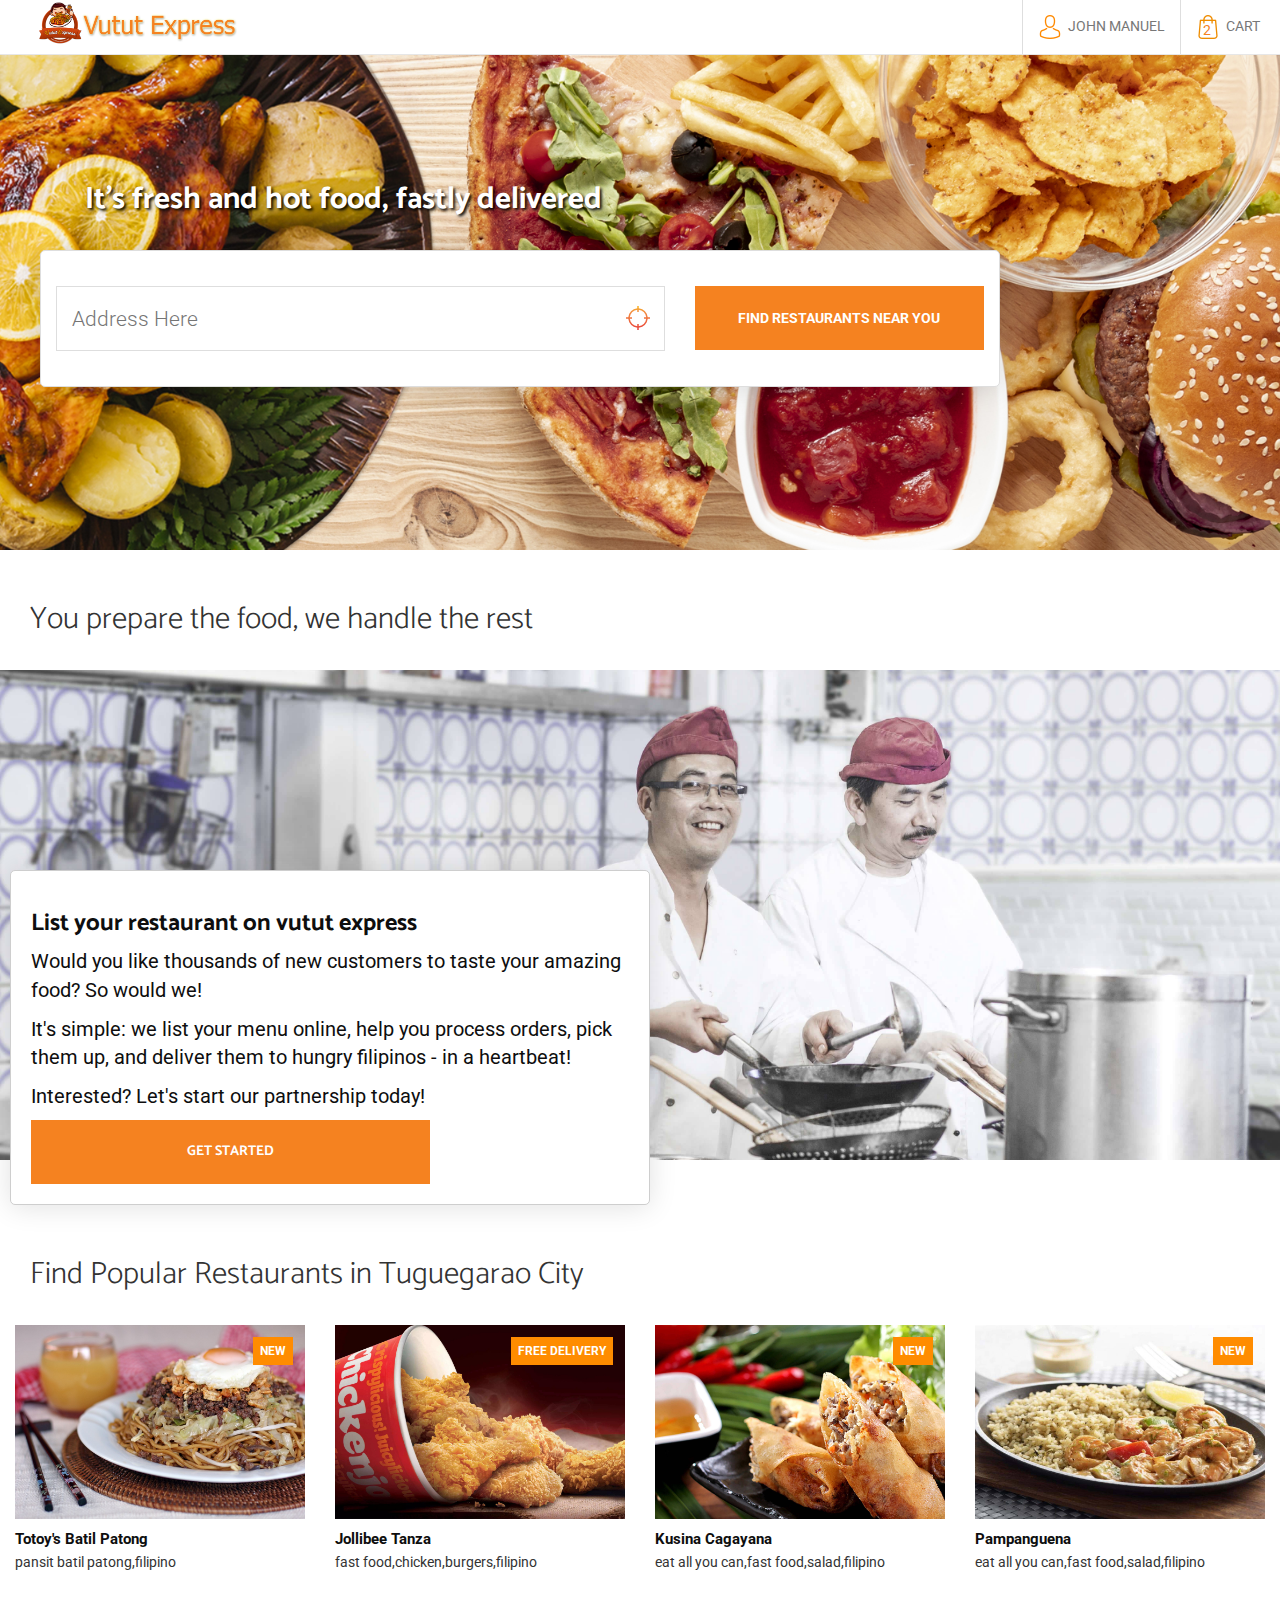
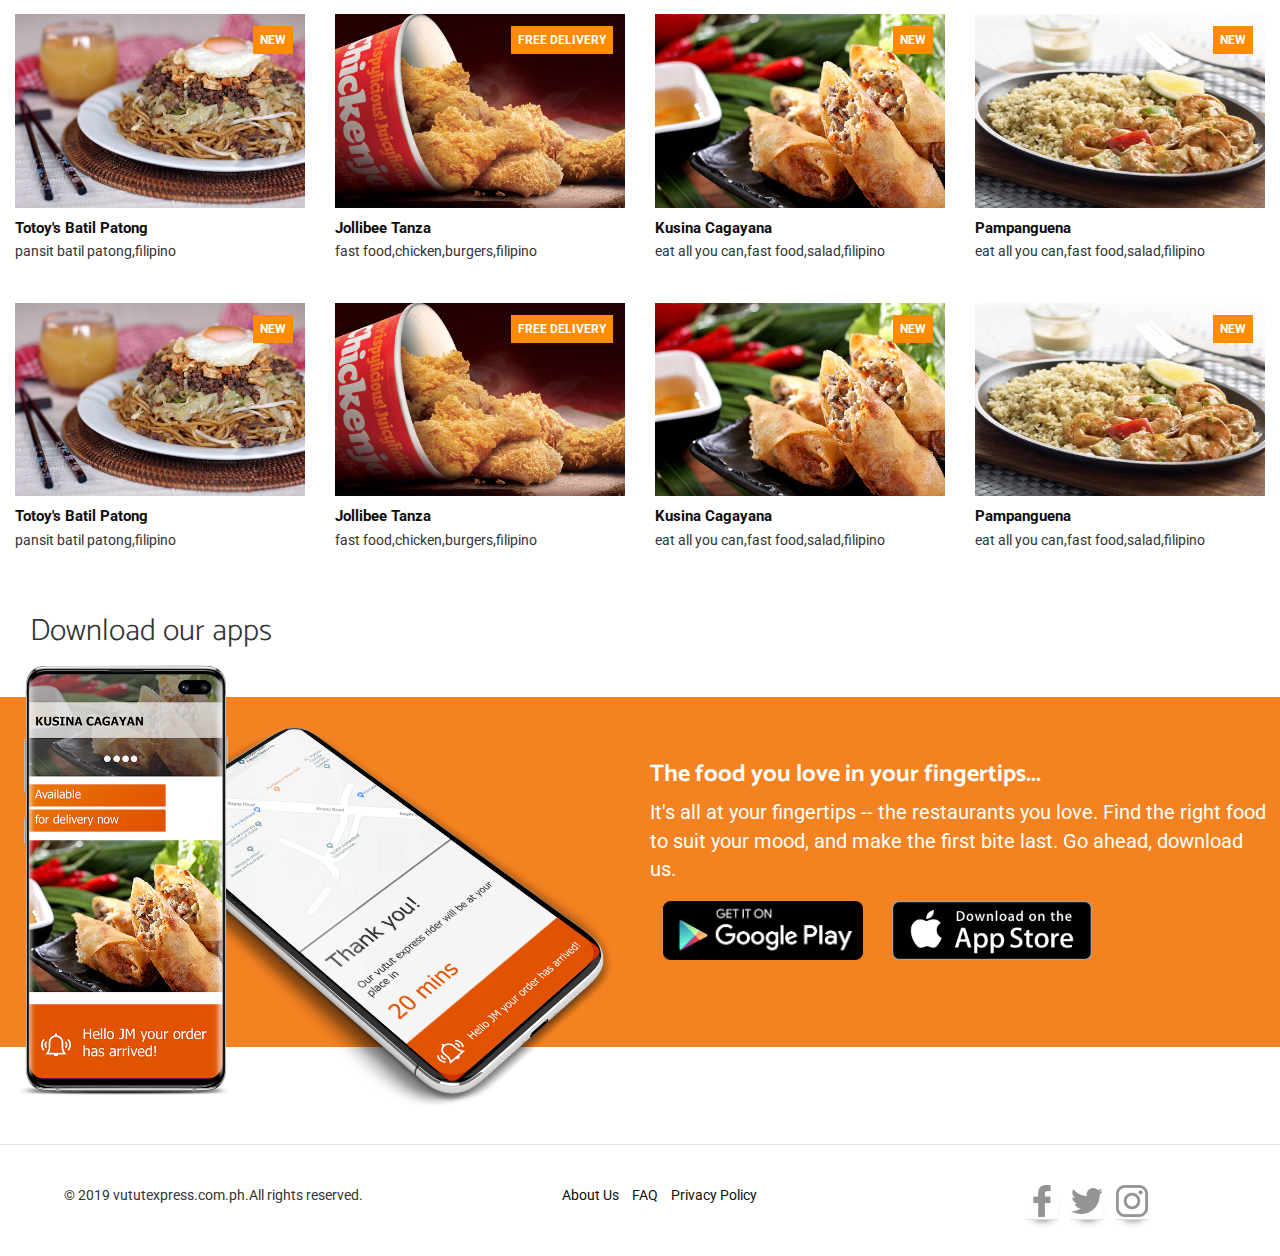
==== index-login.html @ b4548372 "Initial Commit" ====
<!DOCTYPE html>
<html lang="en">
<head>
    <title>Vutut Express Delivery</title>
    <meta charset="UTF-8">
    <meta name="viewport" content="width=device-width, initial-scale=1.0">    
    <link rel="stylesheet" href="assets/css/bootstrap.min.css"> 
    <link href="https://fonts.googleapis.com/css?family=Roboto&display=swap" rel="stylesheet"> 
    <link href="https://fonts.googleapis.com/css?family=Catamaran&display=swap" rel="stylesheet"> 
    <link rel="stylesheet" href="assets/css/main.css">
    <link rel="shortcut icon" href="assets/images/main_images/favicon.png" type="image/x-icon">
    <link rel="icon" href="assets/images/main_images/favicon.png" type="image/x-icon">
</head>
<body>
<!--start header-->
    <nav class="navbar navbar-default navbar-fixed-top">
        <div class="navbar-holder">
            <!-- Brand and toggle get grouped for better mobile display -->
            <div class="navbar-header page-scroll">
                <button type="button" class="navbar-toggle" data-toggle="collapse" data-target="#bs-example-navbar-collapse-1">
                    <span class="sr-only">Toggle navigation</span>
                    <span class="icon-bar"></span>
                    <span class="icon-bar"></span>
                    <span class="icon-bar"></span>
                </button>
                <a class="navbar-brand" href="index-login.html"><img class="logo-img" src="assets/images/main_images/logo-vutut.png"></a>
            </div>
            <!-- Collect the nav links, forms, and other content for toggling -->
            <div class="collapse navbar-collapse" id="bs-example-navbar-collapse-1">
                <ul class="nav navbar-nav navbar-right">
                    <li class="hidden">
                        <a href="#page-top"></a>
                    </li>
                    <li class="border-show">
                        <a class="dropdown-toggle" data-toggle="dropdown" href="#"><img src="assets/images/main_images/avatar.png"/>&nbsp;&nbsp;<span></span>JOHN MANUEL</a>
                        <ul class="dropdown-menu">
                            <li><a href="my-orders.html">My Orders</a></li>
                            <li><a href="my-profile.html">Profile</a></li>
                            <li><a href="my-vouchers.html">Vouchers</a></li>
                            <li><a href="index.html">Logout</a></li>
                        </ul>
                    </li>
                    <li class="border-show">
                        <span class="cart-current-item-number">2</span><a href="#myModal" data-toggle="modal"><img src="assets/images/main_images/shopping-bag.png"/>&nbsp;&nbsp;CART</a>
                    </li>
                </ul>
            </div>
            <!-- /.navbar-collapse -->
        </div>
        <!-- /.container-fluid -->
    </nav>  
    <!-- start curtain -->
    <header id="page-top" style="background-image: url(assets/images/main_images/header-image.jpg);background-size: cover;background-position: center;">
        <div class="container box-holder">
            <div class="col-md-12">
                <span class="title-concept fat-title">It's fresh and hot food, fastly delivered</span>
            </div> 
            <form class="form-horizontal location-form" role="form" action="restaurants-login.html">
                <div class="form-group">
                    <div class="col-md-12">
                        <div class="form-group row">
                            <div class="col-md-8">
                                <input type="text" class="textbox-search" id="inputKey" placeholder="Address Here">
                                <span id="user-navigation" class="locate-user-icon"></span>
                            </div>
                            <div class="col-md-4">
                                <button class="text-resto">Find Restaurants Near You</button>
                            </div>
                        </div>
                    </div>
                </div>
            </form>
        </div>
    </header>     
    <!-- /.end curtain -->
<!-- /.end header -->  
<!-- start partners section -->
<section class="container content-wrapper apps-section">
    <div class="col-md-12">
        <span class="nobottommargin-withtopmargin fat-title">You prepare the food, we handle the rest</span>
    </div>
    <div class="clearfix"></div>
    <div class="row orange-bg"  style="background-image: url(assets/images/main_images/partners.jpg);background-size: cover;background-position: center;">
        <div style="border: 1px solid #cecece;background-color:#fff;margin-top:200px;color:#0e0e0e;margin-left:10px;padding:20px;border-radius: 5px;box-shadow:0 2px 28px 0 rgba(0,0,0,0.12);-moz-box-shadow:0 2px 28px 0 rgba(0,0,0,0.12);" class="col-md-6 mobile-apps-text">
            <h3>List your restaurant on vutut express</h3>
            <p>Would you like thousands of new customers to taste your amazing food? So would we!</p>
            <p>It's simple: we list your menu online, help you process orders, pick them up, and deliver them to hungry filipinos - in a heartbeat!</p>
            <p>Interested? Let's start our partnership today!</p>
            <button class="col-md-8">GET STARTED</button>
        </div>        
    </div>
</section>
<!-- ./end partners section -->
<div class="clearfix"></div>
<!-- start content -->
    <section class="container content-wrapper">
        <div class="col-md-12">
            <span class="nobottommargin-withtopmargin fat-title">Find Popular Restaurants in Tuguegarao City</span>
        </div>
        <div class="row margin-bottom20 margin-top30">
            <div class="col-md-3 col-sm-6">
                <div class="product-grid">
                    <a href="restaurant-details.html">
                        <div class="product-image">
                            <img class="pic-1" src="assets/images/main_restaurants/pancit-batil-patong.jpg">
                            <img class="pic-2" src="assets/images/main_restaurants/pancit-batil-patong.jpg">
                            <span class="product-trend-label">NEW</span>
                        </div> 
                    </a>
                    <div class="product-content">
                        <h3 class="title"><a href="restaurant-details.html">Totoy's Batil Patong</a></h3>
                        <div class="price">pansit batil patong,filipino</div>
                    </div>
                </div>
            </div>
            <div class="col-md-3 col-sm-6">
                <div class="product-grid">
                    <a href="restaurant-details.html">
                        <div class="product-image">                        
                            <img class="pic-1" src="assets/images/main_restaurants/jollibee-chicken.jpg">
                            <img class="pic-2" src="assets/images/main_restaurants/jollibee-chicken.jpg">
                            <span class="product-trend-label">FREE DELIVERY</span>
                        </div>
                    </a>
                    <div class="product-content">
                        <h3 class="title"><a href="restaurant-details.html">Jollibee Tanza</a></h3>
                        <div class="price">fast food,chicken,burgers,filipino</div>
                    </div>
                </div>
            </div>
            <div class="col-md-3 col-sm-6">
                <div class="product-grid">
                    <a href="restaurant-details.html">
                        <div class="product-image">                        
                            <img class="pic-1" src="assets/images/main_restaurants/kusina-cagayana.jpg">
                            <img class="pic-2" src="assets/images/main_restaurants/kusina-cagayana.jpg">                        
                            <span class="product-trend-label">NEW</span>
                        </div>
                    </a>
                    <div class="product-content">
                        <h3 class="title"><a href="restaurant-details.html">Kusina Cagayana</a></h3>
                        <div class="price">eat all you can,fast food,salad,filipino</div>
                    </div>
                </div>
            </div> 
            <div class="col-md-3 col-sm-6">
                <div class="product-grid">
                    <a href="restaurant-details.html">
                        <div class="product-image">
                            <img class="pic-1" src="assets/images/main_restaurants/pampanguena.jpg">
                            <img class="pic-2" src="assets/images/main_restaurants/pampanguena.jpg">
                            <span class="product-trend-label">New</span>
                        </div>
                    </a>
                    <div class="product-content">
                        <h3 class="title"><a href="#">Pampanguena</a></h3>
                        <div class="price">eat all you can,fast food,salad,filipino</div>
                    </div>
                </div>
            </div>
        </div>

        <div class="row margin-bottom20 margin-top30">
            <div class="col-md-3 col-sm-6">
                <div class="product-grid">
                    <a href="restaurant-details.html">
                        <div class="product-image">                        
                            <img class="pic-1" src="assets/images/main_restaurants/pancit-batil-patong.jpg">
                            <img class="pic-2" src="assets/images/main_restaurants/pancit-batil-patong.jpg">                        
                            <span class="product-trend-label">NEW</span>
                        </div>
                    </a>
                    <div class="product-content">
                        <h3 class="title"><a href="restaurant-details.html">Totoy's Batil Patong</a></h3>
                        <div class="price">pansit batil patong,filipino</div>
                    </div>
                </div>
            </div>
            <div class="col-md-3 col-sm-6">
                <div class="product-grid">
                    <a href="restaurant-details.html">
                        <div class="product-image">                        
                            <img class="pic-1" src="assets/images/main_restaurants/jollibee-chicken.jpg">
                            <img class="pic-2" src="assets/images/main_restaurants/jollibee-chicken.jpg">
                            <span class="product-trend-label">FREE DELIVERY</span>
                        </div>
                    </a>
                    <div class="product-content">
                        <h3 class="title"><a href="#">Jollibee Tanza</a></h3>
                        <div class="price">fast food,chicken,burgers,filipino</div>
                    </div>
                </div>
            </div>
            <div class="col-md-3 col-sm-6">
                <div class="product-grid">
                    <a href="restaurant-details.html">    
                        <div class="product-image">                        
                            <img class="pic-1" src="assets/images/main_restaurants/kusina-cagayana.jpg">
                            <img class="pic-2" src="assets/images/main_restaurants/kusina-cagayana.jpg">                        
                            <span class="product-trend-label">NEW</span>
                        </div>
                    </a>
                    <div class="product-content">
                        <h3 class="title"><a href="restaurant-details.html">Kusina Cagayana</a></h3>
                        <div class="price">eat all you can,fast food,salad,filipino</div>
                    </div>
                </div>
            </div> 
            <div class="col-md-3 col-sm-6">
                <div class="product-grid">
                    <a href="restaurant-details.html">
                        <div class="product-image">
                            <img class="pic-1" src="assets/images/main_restaurants/pampanguena.jpg">
                            <img class="pic-2" src="assets/images/main_restaurants/pampanguena.jpg">
                            <span class="product-trend-label">New</span>
                        </div>
                    </a>
                    <div class="product-content">
                        <h3 class="title"><a href="restaurant-details.html">Pampanguena</a></h3>
                        <div class="price">eat all you can,fast food,salad,filipino</div>
                    </div>
                </div>
            </div>
        </div>

        <div class="row margin-bottom20 margin-top30">
            <div class="col-md-3 col-sm-6">
                <div class="product-grid">
                    <a href="restaurant-details.html">    
                        <div class="product-image">                        
                            <img class="pic-1" src="assets/images/main_restaurants/pancit-batil-patong.jpg">
                            <img class="pic-2" src="assets/images/main_restaurants/pancit-batil-patong.jpg">                        
                            <span class="product-trend-label">NEW</span>                        
                        </div>
                    </a>
                    <div class="product-content">
                        <h3 class="title"><a href="restaurant-details.html">Totoy's Batil Patong</a></h3>
                        <div class="price">pansit batil patong,filipino</div>
                    </div>
                </div>
            </div>
            <div class="col-md-3 col-sm-6">
                <div class="product-grid">
                    <a href="restaurant-details.html">
                        <div class="product-image">
                            <img class="pic-1" src="assets/images/main_restaurants/jollibee-chicken.jpg">
                            <img class="pic-2" src="assets/images/main_restaurants/jollibee-chicken.jpg">
                            <span class="product-trend-label">FREE DELIVERY</span>
                        </div>
                    </a>
                    <div class="product-content">
                        <h3 class="title"><a href="restaurant-details.html">Jollibee Tanza</a></h3>
                        <div class="price">fast food,chicken,burgers,filipino</div>
                    </div>
                </div>
            </div>
            <div class="col-md-3 col-sm-6">
                <div class="product-grid">
                    <a href="restaurant-details.html">
                        <div class="product-image">
                            <img class="pic-1" src="assets/images/main_restaurants/kusina-cagayana.jpg">
                            <img class="pic-2" src="assets/images/main_restaurants/kusina-cagayana.jpg">
                            <span class="product-trend-label">NEW</span>
                        </div>
                    </a>
                    <div class="product-content">
                        <h3 class="title"><a href="restaurant-details.html">Kusina Cagayana</a></h3>
                        <div class="price">eat all you can,fast food,salad,filipino</div>
                    </div>
                </div>
            </div> 
            <div class="col-md-3 col-sm-6">
                <div class="product-grid">
                    <a href="restaurant-details.html">
                        <div class="product-image">                        
                            <img class="pic-1" src="assets/images/main_restaurants/pampanguena.jpg">
                            <img class="pic-2" src="assets/images/main_restaurants/pampanguena.jpg">
                            <span class="product-trend-label">New</span>
                        </div>
                    </a>
                    <div class="product-content">
                        <h3 class="title"><a href="restaurant-details.html">Pampanguena</a></h3>
                        <div class="price">eat all you can,fast food,salad,filipino</div>
                    </div>
                </div>
            </div>
        </div>
        <!-- <div class="append-restos"></div>
        <div class="row margin-bottom20 margin-top30" style="text-align:center;">
            <div class="col-md-4 col-sm-12 center-block">
                <button id="addRestoButton" class="btn btn-warning">Browse More Restaurants</button>
            </div>
        </div> -->
    </section>
<!-- ./end content -->
<div class="clearfix"></div>
<!-- start mobile apps section -->
    <section class="container content-wrapper apps-section">
        <div class="col-md-12">
            <span class="fat-title">Download our apps</span>
        </div>
        <div class="clearfix"></div>
        <div class="row orange-bg-lower-height orange-bg">
            <div class="col-md-6 mobile-apps">
                <img class="img-mobile-apps" src="assets/images/main_images/mobile-apps.png">
            </div>
            <div class="col-md-6 mobile-apps-text">
                <h3>The food you love in your fingertips...</h3>
                <p>It's all at your fingertips -- the restaurants you love. Find the right food to suit your mood, and make the first bite last. Go ahead, download us.</p>
                <a class="btn btn-phone" href="#"><img src="assets/images/main_images/google-play-badge.png"/></a>
                <a class="btn btn-phone" href="#"><img src="assets/images/main_images/download-on-the-app-store.png"/></a>
            </div>
        </div>
    </section>
<!-- ./end mobile apps section -->
<div class="clearfix"></div>
<!-- start footer -->
    <hr>
    <footer class="container content-wrapper">
        <div class="upper-part row">
            <div class="col-md-4 copyright-text">
                &copy; 2019 vututexpress.com.ph.All rights reserved.
            </div>
            <div class="special-links col-md-4">
                <ul>
                    <li><a href="about-us.html">About Us</a></li>
                    <li><a href="frequently-ask.html">FAQ</a></li>
                    <li><a href="privacy-policy.html">Privacy Policy</a></li>                    
                </ul>
            </div>
            <div class="social-media-icons col-md-4">
                <ul>
                    <li><span class="facebook-icon footer-icon"></span></li>
                    <li><span class="twitter-icon footer-icon"></span></li>
                    <li><span class="instagram-icon footer-icon"></span></li>
                </ul>
            </div>
        </div>
        <div class="clearfix"></div>
        <div class="upper-part row">
            <div class="col-md-8">
                
            </div>
            <div class="col-md-4">
            </div>
        </div>
    </footer>
<!-- ./end footer -->
<!-- start of modal -->
<div id="myModal" class="modal fade">
    <div class="modal-dialog modal-login">
        <div class="modal-content">
            <form action="index-login.html" method="post">
                <div class="modal-header">				
                    <h4 class="modal-title">Login</h4>
                    <button type="button" class="close" data-dismiss="modal" aria-hidden="true">&times;</button>
                </div>
                <div class="modal-body">				
                    <div class="form-group">
                        <label>Email</label>
                        <input type="email" class="form-control" required="required">
                    </div>
                    <div class="form-group">
                        <div class="clearfix">
                            <label>Password</label>
                            <a href="#myModalForgot" data-toggle="modal" class="pull-right text-muted"><small>Forgot?</small></a>
                        </div>
                        
                        <input type="password" class="form-control" required="required">
                    </div>
                </div>
                <div class="modal-footer">
                    <a href="#myModalRegister" data-toggle="modal" class="login-signup-text pull-left"> Don't have an account? Sign Up</a>
                    <input type="submit" class="btn btn-warning pull-right" value="Login">
                </div>
            </form>
        </div>
    </div>
</div> 
<!-- ./end of modal -->
<!-- start of modal -->
<div id="myModalForgot" class="modal fade">
    <div class="modal-dialog modal-login">
        <div class="modal-content">
            <form action="" method="post">
                <div class="modal-header">				
                    <h4 class="modal-title">Forgot Password</h4>
                    <button type="button" class="close" data-dismiss="modal" aria-hidden="true">&times;</button>
                </div>
                <div class="modal-body">				
                    <div class="form-group">
                        <label>Email</label>
                        <input type="email" class="form-control" required="required">
                    </div>
                </div>
                <div class="modal-footer">
                    <input type="submit" class="btn btn-warning pull-right" value="Send Password Reset Link">
                </div>
            </form>
        </div>
    </div>
</div> 
<!-- ./end of modal -->
<!-- start of modal -->
<div id="myModalRegister" class="modal fade">
    <div class="modal-dialog modal-login">
        <div class="modal-content">
            <form action="" method="post">
                <div class="modal-header">				
                    <h4 class="modal-title">Register</h4>
                    <button type="button" class="close" data-dismiss="modal" aria-hidden="true">&times;</button>
                </div>
                <div class="modal-body">				
                    <div class="form-group">
                        <label>First Name</label>
                        <input type="text" class="form-control" required="required">
                    </div>
                    <div class="form-group">
                        <label>Last Name</label>
                        <input type="text" class="form-control" required="required">
                    </div>
                    <div class="form-group">
                        <label>Email Name</label>
                        <input type="email" class="form-control" required="required">
                    </div>
                    <div class="form-group">
                        <label>Mobile Number</label>
                        <input type="text" class="form-control" required="required">
                    </div>
                    <div class="form-group">
                        <label>Password</label>
                        <input type="password" class="form-control" required="required">
                    </div>
                </div>
                <div class="modal-footer">
                    <a href="#myModalRegister" data-toggle="modal" class="login-signup-text pull-left"> Login now?</a>
                    <input type="submit" class="btn btn-warning pull-right" value="Login">
                </div>
            </form>
        </div>
    </div>
</div> 
<!-- ./end of modal -->
</body>
<script src="assets/js/jquery-1.11.1.min.js"></script>
<script src="assets/js/bootstrap.min.js"></script>
<!-- start of custom js script -->
<script>
    $(document).ready(function(){
        $("#addRestoButton").click(function(){
            $(".append-restos").append("<div class='row margin-bottom20 margin-top30'><div class='col-md-3 col-sm-6'><div class='product-grid'><div class='product-image'><a href='#'><img class='pic-1' src='assets/images/main_restaurants/pancit-batil-patong.jpg'><img class='pic-2' src='assets/images/main_restaurants/pancit-batil-patong.jpg'></a><span class='product-trend-label'>NEW</span></div><div class='product-content'><h3 class='title'><a href='#'>Totoy's Batil Patong</a></h3><div class='price'>pansit batil patong,filipino</div></div></div></div><div class='col-md-3 col-sm-6'><div class='product-grid'><div class='product-image'><a href='#'><img class='pic-1' src='assets/images/main_restaurants/pancit-batil-patong.jpg'><img class='pic-2' src='assets/images/main_restaurants/pancit-batil-patong.jpg'></a><span class='product-trend-label'>NEW</span></div><div class='product-content'><h3 class='title'><a href='#'>Totoy's Batil Patong</a></h3><div class='price'>pansit batil patong,filipino</div></div></div></div><div class='col-md-3 col-sm-6'><div class='product-grid'><div class='product-image'><a href='#'><img class='pic-1' src='assets/images/main_restaurants/pancit-batil-patong.jpg'><img class='pic-2' src='assets/images/main_restaurants/pancit-batil-patong.jpg'></a><span class='product-trend-label'>NEW</span></div><div class='product-content'><h3 class='title'><a href='#'>Totoy's Batil Patong</a></h3><div class='price'>pansit batil patong,filipino</div></div></div></div><div class='col-md-3 col-sm-6'><div class='product-grid'><div class='product-image'><a href='#'><img class='pic-1' src='assets/images/main_restaurants/pancit-batil-patong.jpg'><img class='pic-2' src='assets/images/main_restaurants/pancit-batil-patong.jpg'></a><span class='product-trend-label'>NEW</span></div><div class='product-content'><h3 class='title'><a href='#'>Totoy's Batil Patong</a></h3><div class='price'>pansit batil patong,filipino</div></div></div></div></div><div class='row margin-bottom20 margin-top30'><div class='col-md-3 col-sm-6'><div class='product-grid'><div class='product-image'><a href='#'><img class='pic-1' src='assets/images/main_restaurants/pancit-batil-patong.jpg'><img class='pic-2' src='assets/images/main_restaurants/pancit-batil-patong.jpg'></a><span class='product-trend-label'>NEW</span></div><div class='product-content'><h3 class='title'><a href='#'>Totoy's Batil Patong</a></h3><div class='price'>pansit batil patong,filipino</div></div></div></div><div class='col-md-3 col-sm-6'><div class='product-grid'><div class='product-image'><a href='#'><img class='pic-1' src='assets/images/main_restaurants/pancit-batil-patong.jpg'><img class='pic-2' src='assets/images/main_restaurants/pancit-batil-patong.jpg'></a><span class='product-trend-label'>NEW</span></div><div class='product-content'><h3 class='title'><a href='#'>Totoy's Batil Patong</a></h3><div class='price'>pansit batil patong,filipino</div></div></div></div><div class='col-md-3 col-sm-6'><div class='product-grid'><div class='product-image'><a href='#'><img class='pic-1' src='assets/images/main_restaurants/pancit-batil-patong.jpg'><img class='pic-2' src='assets/images/main_restaurants/pancit-batil-patong.jpg'></a><span class='product-trend-label'>NEW</span></div><div class='product-content'><h3 class='title'><a href='#'>Totoy's Batil Patong</a></h3><div class='price'>pansit batil patong,filipino</div></div></div></div><div class='col-md-3 col-sm-6'><div class='product-grid'><div class='product-image'><a href='#'><img class='pic-1' src='assets/images/main_restaurants/pancit-batil-patong.jpg'><img class='pic-2' src='assets/images/main_restaurants/pancit-batil-patong.jpg'></a><span class='product-trend-label'>NEW</span></div><div class='product-content'><h3 class='title'><a href='#'>Totoy's Batil Patong</a></h3><div class='price'>pansit batil patong,filipino</div></div></div></div></div>");
        });
        $("#user-navigation").click(function(){
            $(this).removeClass("locate-user-icon");
            $(this).addClass("ajax-loader");
            setTimeout(function(){
                var items = ['Carig Sur','Carig Norte','Anaffunan','Cataggamman Pardo','Cataggamman Nuevo','Cataggaman Viejo','Bagay','Pallua','Buntun','Ugac Sur','Ugac Norte','Tanza','Balzain'];
                var item = items[Math.floor(Math.random()*items.length)];
                $("#inputKey").val(item+" ,Tuguegarao City, Cagayan").fadeIn(5000);
                $("#user-navigation").removeClass("ajax-loader");
                $("#user-navigation").addClass("locate-user-icon");                
            },3000);
        });
        $(".facebook-icon").click(function(){
            document.location.href = "facebook.html";
        });        
        $(".twitter-icon").click(function(){
            document.location.href = "twitter.html";
        });        
        $(".instagram-icon").click(function(){
            document.location.href = "instagram.html";
        });        
    });
</script>
<!-- ./end custom js script -->
</html>
---- assets/css/main.css ----
*{
    font-family: 'Roboto',sans-serif;
}
.navbar{
    z-index:999999;
}
.navbar-default{
    background-color:#fff;
    /**-webkit-box-shadow: 0px 0px 3px 0px rgba(0,0,0,0.75);
    -moz-box-shadow: 0px 0px 3px 0px rgba(0,0,0,0.75);
    box-shadow: 0px 0px 3px 0px rgba(0,0,0,0.75);    **/
}
.text-resto,.textbox-search{
    outline:none;
}
.nobottommargin-withtopmargin{
    margin-top:20px;
    margin-bottom:0!important;
}
.close:hover{
    background:none;
}
.navbar-holder{
    padding-left:20px;
    padding-right:20px;
}
header {
    text-align: center;
    color: #fff;
    background: #F58220;
    /**position: fixed;**/
    width:100%;
    z-index: 1;
    height: 550px;
    overflow: hidden;
    top: 0;
    left: 0;
}
header.resto-details{
    text-align: center;
    color: #fff;
    background: #F58220;
    /**position: fixed;**/
    width:100%;
    z-index: 1;
    height: 320px;
    overflow: hidden;
    top: 0;
    left: 0;    
}
.resto-details .title-concept{
    /* background-color:#dedede; */
    padding:5px 20px;
}
.resto-details .opening-info{
    background-color:#FF8C00;
    padding:5px 20px;
    margin-top:135px;
    width:10%;
    margin-left:250px;
    font-weight: bold;
    border-radius:3px;
}
.content-wrapper{
    background-color: white;
    top: 100%;
    min-height: 12%;
    /**position:absolute;**/
    z-index: 2;
    width: 100%;
}
.login-signup-text{
    font-size:12px;
    margin-top:13px;
}    
.box-holder{
    /**border-radius: 13px;
    box-shadow: 0 14px 28px rgba(0,0,0,0.25), 0 10px 10px rgba(0,0,0,0.22);**/
}
.margin-top250{
    margin-top:250px;
    background-color: transparent;
}
.title-concept{
    margin-top:150px;
}
.subtitle{
    margin-top:250px;
    line-height:1.2em;
    font-size:1.5em;
    display:block;
    text-align:justify;
}
.title-concept,.subtitle{
    position: absolute;
    color:#fff!important;
    font-weight: bolder!important;
    text-shadow: 0.075em 0.08em 0.1em rgba(0, 0, 0, 1);
}
.restaurant-name{
    margin-top:105px;
    position:absolute;
    color:#fff!important;
    font-weight: bolder!important;
    box-shadow: 0 2px 28px 0 rgba(0,0,0,0.12);
    text-shadow: 0.075em 0.08em 0.1em rgba(0, 0, 0, 1);
}
.location-form{
    background: #fff;
    padding: 35px 15px 5px 15px;
    box-shadow: 0 2px 28px 0 rgba(0,0,0,0.12);
    margin-top:250px;
    /**add**/
    position:absolute;
    border:1px solid #dedede;
    width:75%;
    border-radius:5px;
    margin-left:-30px;
}
.textbox-search{
    z-index:1;
    border:1px solid #dedede;
    color:#333;
    height:65px;
    display: block;
    padding: 12px 15px;
    width:100%;
    -webkit-appearance: none;
    line-height: 1em;
    font-size:1.5em;
    transition:all 150ms;
    font-weight: 300;
}
.search-resto-form{
    margin-top:25px;
}
.textbox-search-resto{
    z-index:1;
    border:1px solid #dedede;
    color:#333;
    display: block;
    padding: 12px 15px;
    width:100%;
    -webkit-appearance: none;
    line-height: 1em;
    font-size:1.1em;
    transition:all 150ms;
    font-weight: 300;
    outline: 0;
}
.search-resto-button{
    background: url('../images/main_images/search.png');
    height: 24px;
    width: 24px;    
    padding:0 31px;
    transition:all 200ms cubic-bezier(0.25, 0.46, 0.45, 0.94);
    position: absolute;
    margin-top:0;
    margin-left:-60px;
    height: 45px;
    width:10px;
    background-repeat: no-repeat;
    background-position:center;
    border:1px solid #dedede;
    background-color:#fefefe;
    outline:0;
}
.search-resto-button:hover{
    background-color: #CCD3DD;
}
button{
    padding:0 31px;
    line-height: 62px;
    height: 64px;
    width:100%;
    background-color: #f58220;
    border-color: #f58220;
    color: #fff;
    text-align:center;
    text-transform: uppercase;
    font-size:1.4rem;
    font-weight: 700;
    text-align: center;
    /* border-radius: unset; */
    vertical-align: middle;
    white-space: nowrap;
    word-wrap: normal;
    transition: all 200ms cubic-bezier(0.25, 0.46, 0.45, 0.94);
    position: relative;
    border:0;
}
button:hover{
    background-color:#ed7513;
}
.form-group{
    /**margin-bottom:0;**/
}
.product-grid{
    font-family: 'Roboto', sans-serif;
    position: relative;
}
.product-grid:hover{
    cursor: pointer;
}
.product-grid .product-image{
    overflow: hidden;
    position: relative;
}
.product-grid .product-image:before{
    content: "";
    background: rgba(0,0,0,0.3);
    width: 100%;
    height: 100%;
    opacity: 0;
    position: absolute;
    top: 0;
    left: 0;
    z-index: 1;
    transition: all 0.4s ease-out 0s;
}
.product-grid:hover .product-image:before{ 
    opacity: 1; 
}
.product-grid .product-image a{ 
    display: block; 
}
.product-grid .product-image img{
    width: 100%;
    height: auto;
}
.product-image .pic-1{
    opacity: 1;
    backface-visibility: hidden;
    transition: all 0.4s ease-out 0s;
}
.product-grid:hover .product-image .pic-1{ 
    opacity: 0; 
}
.product-image .pic-2{
    width: 100%;
    height: 100%;
    opacity: 0;
    backface-visibility: hidden;
    transform: scale(3);
    position: absolute;
    top: 0;
    left: 0;
    transition: all 0.4s ease-out 0s;
}
.product-grid:hover .product-image .pic-2 {
    opacity: 1;
    transform: scale(1);
}
.product-image .product-trend-label,
.product-image .product-discount-label{
    content: "";
    color: #fff;
    background-color: #FF8C00;
    font-size: 12px;
    line-height: 28px;
    font-weight: 700;
    text-align: center;
    text-transform: uppercase;
    padding: 0 7px;
    position: absolute;
    top: 12px;
    right: 12px;
    z-index: 3;
}
.product-image .product-discount-label{
    background-color: var(--main-color);
    left: auto;
    right: 12px;
}
.product-grid .social {
    padding: 0;
    margin: 0;
    list-style: none;
    transform: translateY(-50%);
    position: absolute;
    top: 50%;
    left: 10px;
    z-index: 4;
}
.product-grid .social li {
    margin: 0 0 12px;
    opacity: 0;
    transform: translateX(-60px);
    transition: transform .3s ease-out 0s;
}
.product-grid:hover .social li {
    opacity: 1;
    transform: translateX(0);
}
.product-grid:hover .social li:nth-child(2){ 
    transition-delay: 0.1s; 
}
.product-grid:hover .social li:nth-child(3){ 
    transition-delay: 0.2s; 
}
.product-grid:hover .social li:nth-child(4){ 
    transition-delay: 0.3s; 
}
.product-grid .social li a {
    color: #fff;
    font-size: 22px;
    transition: all 0.3s;
}
.product-grid .social li a:hover { 
    color: var(--main-color);
}
.product-grid .social li a:before,
.product-grid .social li a:after{
    content: attr(data-tip);
    color: #000;
    background: #fff;
    font-size: 14px;
    padding: 5px 10px;
    white-space: nowrap;
    display: none;
    transform: translateY(-50%);
    position: absolute;
    left: 33px;
    top: 50%;
    transition: all 0.3s;
}
.product-grid .social li a:after{
    content: '';
    background: linear-gradient(-45deg, #fff 49%, transparent 50%);
    width: 10px;
    height: 10px;
    top: 40%;
    left: 20px;
}
.product-grid .social li a:hover:before,
.product-grid .social li a:hover:after{
    display: block;
}
.product-grid .product-content{ padding: 12px 0; }
.product-grid .title{
    font-size: 15px;
    font-weight: bold;
    text-transform: capitalize;
    margin: 0 0 5px;
}
.product-grid .title a{ color: #0e0e0e; }
.product-grid .title a:hover{ color: var(--main-color); }
.product-grid .price{
    color: #333;
    font-size: 14px;
    font-weight: 400;
}
.product-grid .price span{
    color: #333;
    text-decoration: line-through;
    margin-right: 3px;
}
.product-grid .price.discount{ color: var(--main-color); }
/* start of modal */
.modal{
    z-index:9999999;
}
.modal-login {
    width: 320px;
}
.modal-login .modal-content {
    border: none;
}
.modal-login .modal-header {
    position: relative;
    justify-content: center;
    background: #f2f2f2;
}
.modal-header{
    border-top-left-radius: 5px;
    border-top-right-radius: 5px;
}
.modal-footer{
    border-bottom-left-radius: 5px;
    border-bottom-right-radius: 5px;
}
.modal-login .modal-body {
    padding: 30px;
}
.modal-login .modal-footer {
    background: #f2f2f2;
}
.modal-login h4 {
    text-align: center;
    font-size: 26px;
}
.modal-login label {
    font-weight: normal;
    font-size: 13px;
}
.modal-login .form-control, .modal-login .btn {
    min-height: 38px;
    border-radius: 2px; 
}
.modal-login .hint-text {
    text-align: center;
}
.modal-login .close {
    position: absolute;
    top: -10px;
    right: -140px;
}
.modal-login .checkbox-inline {
    margin-top: 12px;
}
.modal-login input[type="checkbox"]{
    margin-top: 2px;
}
.modal-login .btn {
    min-width: 100px;
    border: none;
    line-height: normal;
}
.modal-login .hint-text a {
    color: #999;
}
/* ./end of modal */
/* loading in restaurant list */
.cssload-thecube {
    width: 73px;
    height: 73px;
    margin: 0 auto;
    margin-top: 49px;
    position: relative;
    transform: rotateZ(45deg);
        -o-transform: rotateZ(45deg);
        -ms-transform: rotateZ(45deg);
        -webkit-transform: rotateZ(45deg);
        -moz-transform: rotateZ(45deg);
}
.cssload-thecube .cssload-cube {
    position: relative;
    transform: rotateZ(45deg);
        -o-transform: rotateZ(45deg);
        -ms-transform: rotateZ(45deg);
        -webkit-transform: rotateZ(45deg);
        -moz-transform: rotateZ(45deg);
}
.cssload-thecube .cssload-cube {
    float: left;
    width: 50%;
    height: 50%;
    position: relative;
    transform: scale(1.1);
        -o-transform: scale(1.1);
        -ms-transform: scale(1.1);
        -webkit-transform: scale(1.1);
        -moz-transform: scale(1.1);
}
.cssload-thecube .cssload-cube:before {
    content: "";
    position: absolute;
    top: 0;
    left: 0;
    width: 100%;
    height: 100%;
    background-color:#F58220;
    animation: cssload-fold-thecube 2.76s infinite linear both;
        -o-animation: cssload-fold-thecube 2.76s infinite linear both;
        -ms-animation: cssload-fold-thecube 2.76s infinite linear both;
        -webkit-animation: cssload-fold-thecube 2.76s infinite linear both;
        -moz-animation: cssload-fold-thecube 2.76s infinite linear both;
    transform-origin: 100% 100%;
        -o-transform-origin: 100% 100%;
        -ms-transform-origin: 100% 100%;
        -webkit-transform-origin: 100% 100%;
        -moz-transform-origin: 100% 100%;
}
.cssload-thecube .cssload-c2 {
    transform: scale(1.1) rotateZ(90deg);
        -o-transform: scale(1.1) rotateZ(90deg);
        -ms-transform: scale(1.1) rotateZ(90deg);
        -webkit-transform: scale(1.1) rotateZ(90deg);
        -moz-transform: scale(1.1) rotateZ(90deg);
}
.cssload-thecube .cssload-c3 {
    transform: scale(1.1) rotateZ(180deg);
        -o-transform: scale(1.1) rotateZ(180deg);
        -ms-transform: scale(1.1) rotateZ(180deg);
        -webkit-transform: scale(1.1) rotateZ(180deg);
        -moz-transform: scale(1.1) rotateZ(180deg);
}
.cssload-thecube .cssload-c4 {
    transform: scale(1.1) rotateZ(270deg);
        -o-transform: scale(1.1) rotateZ(270deg);
        -ms-transform: scale(1.1) rotateZ(270deg);
        -webkit-transform: scale(1.1) rotateZ(270deg);
        -moz-transform: scale(1.1) rotateZ(270deg);
}
.cssload-thecube .cssload-c2:before {
    animation-delay: 0.35s;
        -o-animation-delay: 0.35s;
        -ms-animation-delay: 0.35s;
        -webkit-animation-delay: 0.35s;
        -moz-animation-delay: 0.35s;
}
.cssload-thecube .cssload-c3:before {
    animation-delay: 0.69s;
        -o-animation-delay: 0.69s;
        -ms-animation-delay: 0.69s;
        -webkit-animation-delay: 0.69s;
        -moz-animation-delay: 0.69s;
}
.cssload-thecube .cssload-c4:before {
    animation-delay: 1.04s;
        -o-animation-delay: 1.04s;
        -ms-animation-delay: 1.04s;
        -webkit-animation-delay: 1.04s;
        -moz-animation-delay: 1.04s;
}
@keyframes cssload-fold-thecube {
    0%, 10% {
        transform: perspective(136px) rotateX(-180deg);
        opacity: 0;
    }
    25%,
                75% {
        transform: perspective(136px) rotateX(0deg);
        opacity: 1;
    }
    90%,
                100% {
        transform: perspective(136px) rotateY(180deg);
        opacity: 0;
    }
}
@-o-keyframes cssload-fold-thecube {
    0%, 10% {
        -o-transform: perspective(136px) rotateX(-180deg);
        opacity: 0;
    }
    25%,
                75% {
        -o-transform: perspective(136px) rotateX(0deg);
        opacity: 1;
    }
    90%,
                100% {
        -o-transform: perspective(136px) rotateY(180deg);
        opacity: 0;
    }
}
@-ms-keyframes cssload-fold-thecube {
    0%, 10% {
        -ms-transform: perspective(136px) rotateX(-180deg);
        opacity: 0;
    }
    25%,
                75% {
        -ms-transform: perspective(136px) rotateX(0deg);
        opacity: 1;
    }
    90%,
                100% {
        -ms-transform: perspective(136px) rotateY(180deg);
        opacity: 0;
    }
}
@-webkit-keyframes cssload-fold-thecube {
    0%, 10% {
        -webkit-transform: perspective(136px) rotateX(-180deg);
        opacity: 0;
    }
    25%,
                75% {
        -webkit-transform: perspective(136px) rotateX(0deg);
        opacity: 1;
    }
    90%,
                100% {
        -webkit-transform: perspective(136px) rotateY(180deg);
        opacity: 0;
    }
}
@-moz-keyframes cssload-fold-thecube {
    0%, 10% {
        -moz-transform: perspective(136px) rotateX(-180deg);
        opacity: 0;
    }
    25%,
                75% {
        -moz-transform: perspective(136px) rotateX(0deg);
        opacity: 1;
    }
    90%,
                100% {
        -moz-transform: perspective(136px) rotateY(180deg);
        opacity: 0;
    }
}
/* ./end of loading in restaurant list */
.loader-show{
    display:block;
}
.loader-hide{
    display:none;
}
.margin-bottom20{
    margin-bottom:20px;
}
.margin-top30{
    margin-top:30px;
}
.margin-top50{
    margin-top:50px;
}
.margin-top70{
    margin-top:70px;
}
.title-margin,.fat-title{
    font-weight: 300;
    line-height: 3.25em;
    display:block;
    font-size:2.2em;
    margin-bottom:15px;
    font-family:"Catamaran",Arial,sans-serif;
}
.fat-title{
    color:#333;
}
.locate-user-icon{
    background: url('../../assets/images/main_images/target-2.png');
    height:24px;
    width:24px;
    display:block;
    position: absolute;
    margin-top: -45px;
    right: 30px;
    cursor: pointer;
}
.ajax-loader{
    background: url('../../assets/images/main_images/ajax-loader.gif');
    height:24px;
    width:24px;
    background-repeat: no-repeat;
    display:block;
    position: absolute;
    margin-top: -45px;
    right: 30px;
    cursor: pointer;    
}
#addRestoButton:focus,.close:focus{
    outline:0;
}
.facebook-icon{
    background: url('../images/main_images/social-media/facebook-logo.png');
    height: 32px;
    width: 32px;
}
.twitter-icon{
    background: url('../images/main_images/social-media/twitter-logo.png');
    height: 32px;
    width: 32px;    
}
.instagram-icon{
    background: url('../images/main_images/social-media/instagram-logo.png');
    height: 32px;
    width: 32px;    
}
.copyright-text{
    text-align: center;
}
.footer-icon{
    display:inline-block;
    cursor: pointer;
    border-bottom:1px solid #dedede;
    padding-bottom:34px;
    background-repeat: no-repeat;
    -webkit-box-shadow: 1px 7px 8px -8px rgba(0,0,0,0.75);
    -moz-box-shadow: 1px 7px 8px -8px rgba(0,0,0,0.75);
    box-shadow: 1px 7px 8px -8px rgba(0,0,0,0.75);    
}
.footer-icon:hover{
    border-bottom:1px solid #d68400;
    -webkit-box-shadow: 1px 7px 8px -8px rgba(237,150,0,1);
    -moz-box-shadow: 1px 7px 8px -8px rgba(237,150,0,1);
    box-shadow: 1px 7px 8px -8px rgba(237,150,0,1);    
}
.logo-img{
    margin-top:-15px;
    width:50%;
    margin-left:0;
}
.border-show{
    border-left: 1px solid #dedede;
}
.orange-bg{
    background-color: #f58220;
    height: 490px;
}
.orange-bg-lower-height{
    background-color: #f58220;
    height: 350px;
}
.img-mobile-apps{
    width:600px;
    margin-top:-60px;
}
.mobile-apps-text,.special-text{
    /* padding:10px 80px 10px 100px; */
    padding:45px 10px;
    font-family:"Catamaran",Arial,sans-serif;
}
.mobile-apps-text{
    padding:45px 10px;
    color:#ffffff;
}
.special-text{
    padding:15px 30px;
    color:#333;
}
.mobile-apps-text h3{
    font-weight: bolder;
}
.mobile-apps-text p{
    font-size:20px;
}
.btn-phone img{
    width: 200px;
}
hr{
    border-top:1px solid rgba(0, 40, 100, 0.12);
}
.upper-part{
    text-align:center;
    font-family: 'Roboto',sans-serif;
    padding-top:20px;
}
.social-media-icons ul,.special-links ul{
list-style-type: none;
}
.special-links a{
text-decoration:none; 
color:#0e0e0e;
}
.special-links a:hover{
    color:#F58220;
}
.social-media-icons ul li,.special-links ul li{
    display: inline;
    position: relative;
    padding:5px;
}
.about-us ul li{
    padding:5px;
}
.center-block{
    float: none;
}
.text-resto{
    color:#ffffff;
}
.text-resto:hover{
    text-decoration: none;
    color: #ffffff;
}
.upper-part-title{
    font-weight: 300;
    line-height: 3.25em;
    font-size:2.2em;
    margin-bottom:15px;
    font-family:"Catamaran",Arial,sans-serif;    
}
.vendor-info,.menu-info{
    border-bottom:1px solid #dedede;
}
.vendor-info{
    background: rgb(252,252,252);
    /* background: linear-gradient(90deg, rgba(252,252,252,1) 0%, rgba(255,255,255,1) 4%, rgba(252,252,252,1) 100%); */
    background: radial-gradient(circle, rgba(252,252,252,1) 0%, rgba(255,255,255,1) 4%, rgba(252,252,252,1) 100%);
    height:80px;
}
.menu-info{
    background:#FAFAFA;
    height:60px;
    z-index:999;
}
.vendor-info .multi-tag{
    margin-left:-70px;
}
.vendor-info .vendor-details{
    margin-top:-10px
}
.vendor-info .tag-info{
    margin-top:20px;
}
.vendor-info .rating-info{
    margin-top:30px;
    margin-left:-120px;
}
.menu-details ul{
    list-style-type: none;
    padding:0;
    margin-left:15px;
}
.menu-details ul li{
    display: inline-block;
    padding:10px 10px 10px 0;
    cursor: pointer;
    text-align: center;
}
/* .menu-details ul li:hover, */
.menu-details ul li a{
    color:#333333;
    text-decoration:none;
}
.menu-details ul li a:hover{
    border-bottom:2px solid #F0AD4E;
    font-weight: bold;    
}
.menu-items{
    background: #F7F7F7;
}
.dish-list,.dish-category-header{/**.menu-items,**/
    width:80%;
}
.dish-category-title{
    text-align: center;
    font-size:15px!important;
    text-transform: uppercase;
    padding-top:25px;
    padding-bottom:10px;
}
.summary-body{
    overflow-y:auto;
    overflow-x:hidden;
    height: 300px;
    -webkit-box-shadow: 0px 1px 5px -1px rgba(0,0,0,0.75);
    -moz-box-shadow: 0px 1px 5px -1px rgba(0,0,0,0.75);
    box-shadow: 0px 1px 5px -1px rgba(0,0,0,0.75);    
}
.cart-title{
    text-align: center;
    font-size:15px!important;
    text-transform: uppercase;
    padding-top:50px;
    padding-bottom:10px;
}
.remove-item{
    background: url('../images/main_images/remove.png');
    height: 16px;
    width: 16px;    
    padding:0 20px;
    transition:all 200ms cubic-bezier(0.25, 0.46, 0.45, 0.94);
    margin-top:0;
    height: 45px;
    width:10px;
    background-repeat: no-repeat;
    background-position:center;
    outline:0;
}
.add-item{
    background: url('../images/main_images/add.png');
    height: 16px;
    width: 16px;    
    padding:0 20px;
    transition:all 200ms cubic-bezier(0.25, 0.46, 0.45, 0.94);
    margin-top:0;
    height: 45px;
    width:10px;
    background-repeat: no-repeat;
    background-position:center;
    outline:0;
    right:0;
}
.cart-item,.cart-item-name,.cart-item-summary{
    margin:0;
    padding:0;
}
.cart-item-number{
    font-weight: bolder;
}
.btncheckout{
    border-radius:0;
    padding:10px;
    font-size:15px;
}
.cart-current-item-number{
    position:absolute;
    margin:20px 0 0 22px;
    color:#F58220;
}
/* Custom Scrollbar */
.summary-body::-webkit-scrollbar {
    width: .6em;
}  
.summary-body::-webkit-scrollbar-track {
    box-shadow: inset 0 0 6px rgba(0, 0, 0, 0.3);
    border-radius: 10px;
} 
.summary-body::-webkit-scrollbar-thumb {
    background-color: darkgrey;
    outline: 1px solid slategrey;
    border-radius:10px;
}
.subtotal-number{
    padding:20px 10px 5px 10px;
}
.delivery-price,.total-with-vat{
    padding:10px 10px 5px 10px;
}
.total-with-vat{
    font-weight: bolder;
}
/* ./end of Custom Scrollbar */
.dish{
    background: #ffffff;
}
.dish-list,.summary-list{
    list-style-type: none;
    margin:0 auto;
    padding:15px 0;
    /* border-bottom: 1px solid #dedede; */
    padding-left:0;
}
.dish-list li{
    border:1px solid #dedede;
    border-radius:3px;
    padding:5px;
    -webkit-box-shadow: -3px 1px 6px -10px rgba(0,0,0,0.75);
    -moz-box-shadow: -3px 1px 6px -10px rgba(0,0,0,0.75);
    box-shadow: -3px 1px 6px -10px rgba(0,0,0,0.75);
    margin-bottom:15px;
    width:80%;
    margin-left:-50px;
}
.dish-list li a {
    color: #333333;
    text-decoration:none;
}
.dish-info-name{
    font-size: 18px;
}
.dish-list li:hover,.summary-list li:hover{
    cursor: pointer;
}
.dish-list li:hover{
    -webkit-box-shadow: -3px 1px 14px -10px rgba(0,0,0,0.75);
    -moz-box-shadow: -3px 1px 14px -10px rgba(0,0,0,0.75);
    box-shadow: -3px 1px 14px -10px rgba(0,0,0,0.75);    
}
.about-us{
    height:250px;
}
.span-special-text{
    margin-top:110px;
}
.panel-title{
    font-weight: bolder;
    font-size:14px;
}
/* Extra small devices (phones, 600px and down) */
@media only screen and (max-width: 600px) {}

/* Small devices (portrait tablets and large phones, 600px and up) */
@media only screen and (min-width: 600px) {}

/* Medium devices (landscape tablets, 768px and up) */
@media only screen and (min-width: 768px) {}

/* Large devices (laptops/desktops, 992px and up) */
@media only screen and (min-width: 992px) {
    .cart-col{
        /* background-color: #ffffff;
        box-shadow: 0 2px 28px 0 rgba(0,0,0,0.12); */
        height: 100%;
        width: 350px;
        position: fixed;
        z-index: 1;
        top: 0;
        right: 0;
        background: rgb(252,252,252);
        background: radial-gradient(circle, rgba(252,252,252,1) 0%, rgba(255,255,255,1) 46%, rgba(255,255,255,1) 100%);
        overflow-x: hidden;
        padding-top: 20px;
        -webkit-box-shadow: -3px 2px 19px -9px rgba(0,0,0,0.75);
        -moz-box-shadow: -3px 2px 19px -9px rgba(0,0,0,0.75);
        box-shadow: -3px 2px 19px -9px rgba(0,0,0,0.75);    
        z-index:9999;
    }       
    .dropdown-menu li a {
        padding-top:10px;
        padding-bottom:10px;
    }
    .checkoutrow{
        padding:0 10px;
    }
    .panel{
        border-top:3px solid #999;
    }
    .checkouttextbox{
        min-width: 25px;
        border:1px solid #dedede;
        border-radius:3px;
        outline:none;
        padding:5px;
        text-align: center;
    }
    .table{
        margin-bottom:0;
    }
    .privacypolicyagreement{
        text-align: center;
        display: block;        
    }
    .buttoninfoupdate{
        height:50px;
        line-height:13px;
    }
}

/* Extra large devices (large laptops and desktops, 1200px and up) */
@media only screen and (min-width: 1200px) {
    /* html{
        scroll-behavior: smooth;
    } */

}
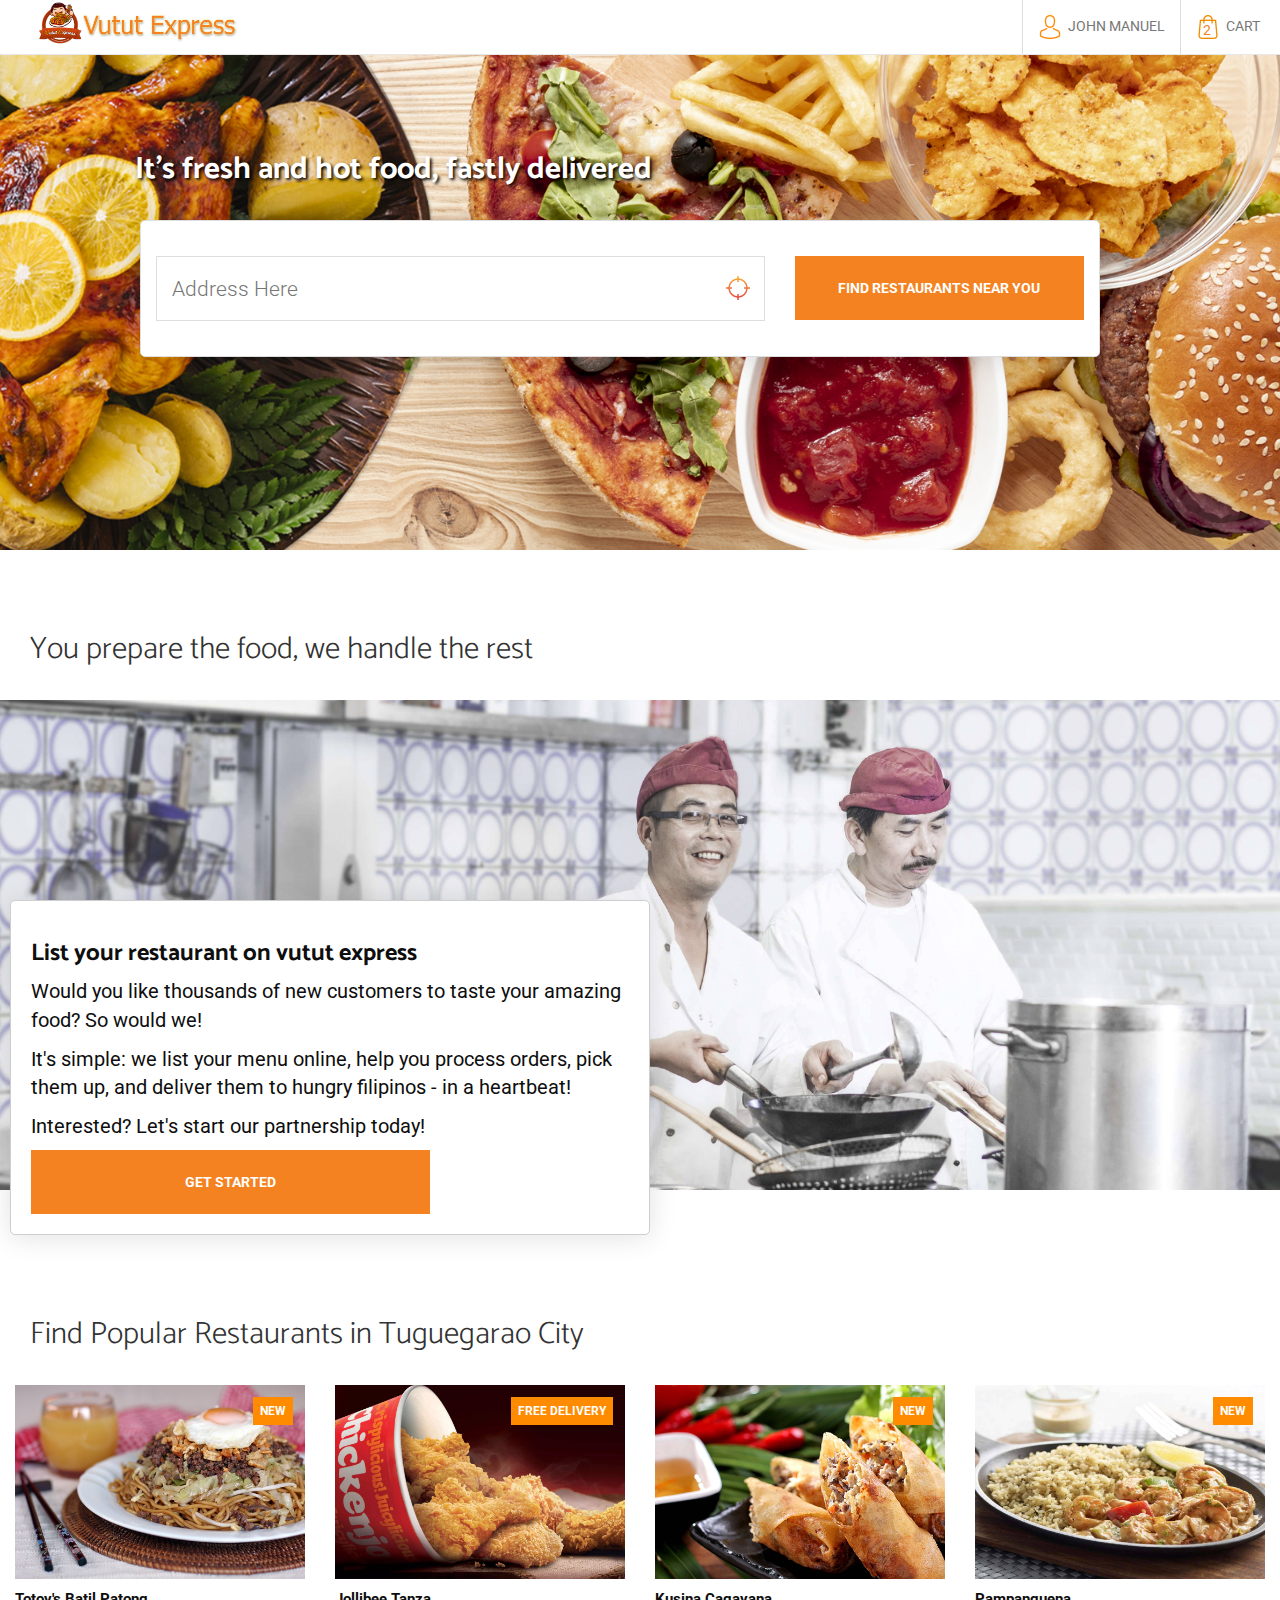
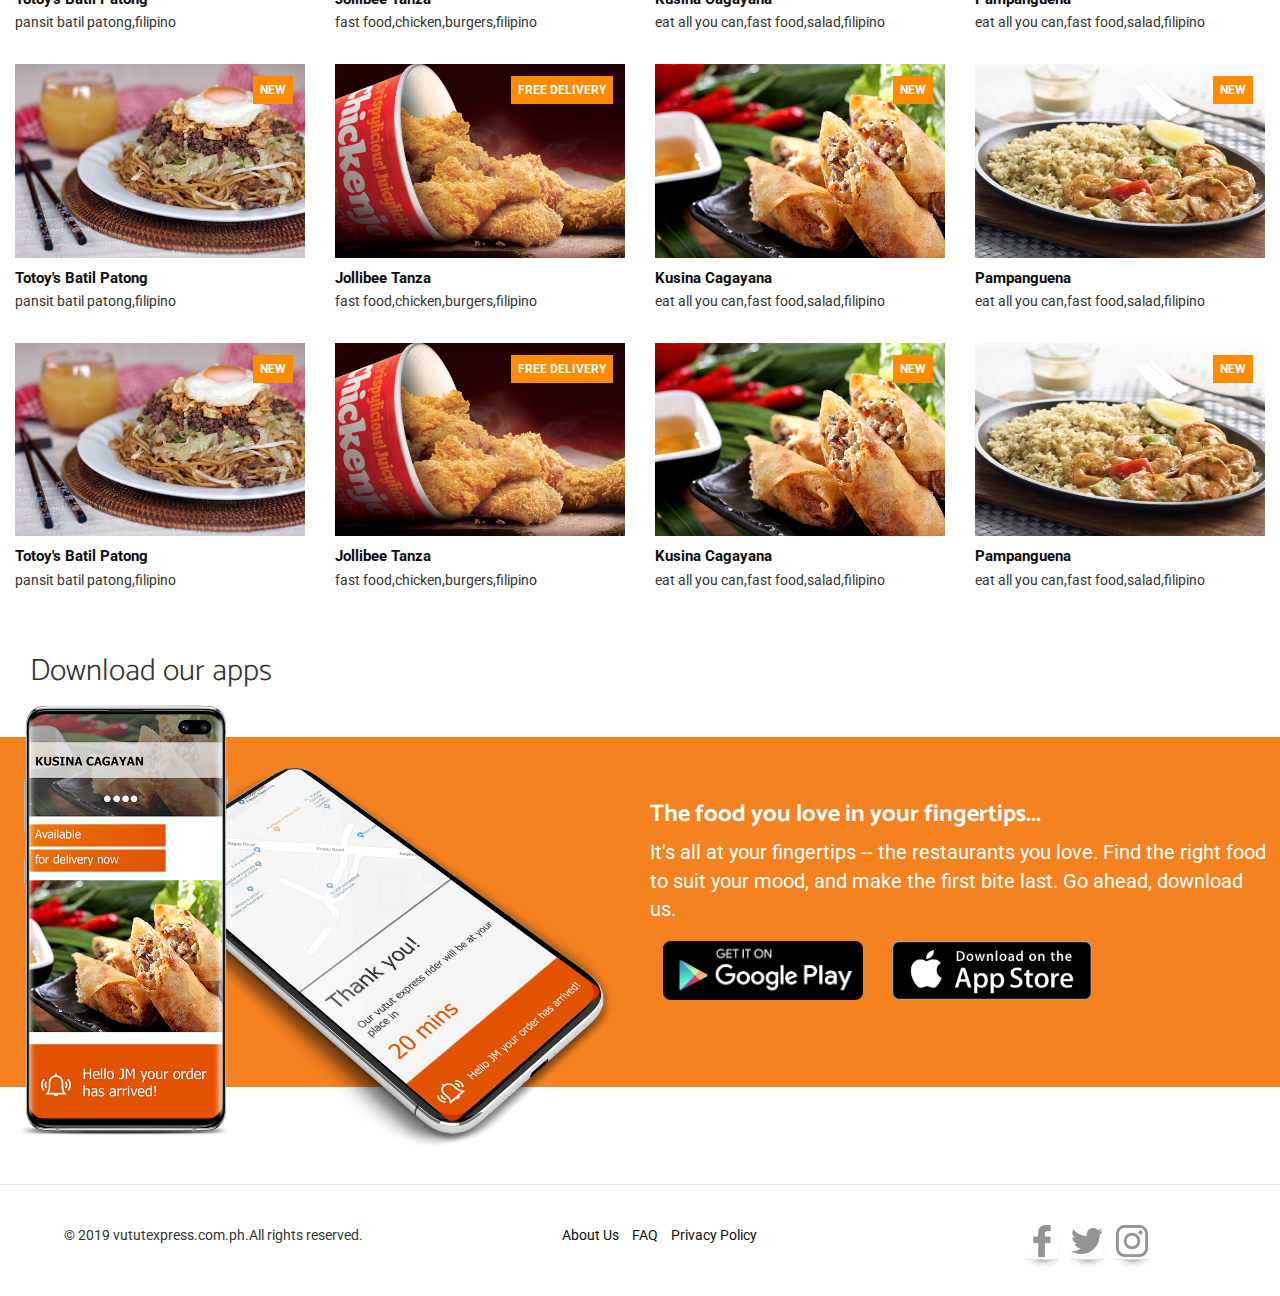
==== commit fc44af44: "Update index-login.html" ====
--- a/index-login.html
+++ b/index-login.html
@@ -86,7 +86,7 @@
             <p>Would you like thousands of new customers to taste your amazing food? So would we!</p>
             <p>It's simple: we list your menu online, help you process orders, pick them up, and deliver them to hungry filipinos - in a heartbeat!</p>
             <p>Interested? Let's start our partnership today!</p>
-            <button class="col-md-8">GET STARTED</button>
+            <a href="about-us.html"><button class="col-md-8">GET STARTED</button></a>
         </div>        
     </div>
 </section>
@@ -473,4 +473,4 @@
     });
 </script>
 <!-- ./end custom js script -->
-</html>+</html>
--- a/assets/css/main.css
+++ b/assets/css/main.css
@@ -954,11 +954,57 @@
     font-weight: bolder;
     font-size:14px;
 }
+.restaurant-listing-text{
+    border: 1px solid #cecece;
+    background-color:#fff;
+    margin-top:200px;color:#0e0e0e;
+    margin-left:10px;
+    padding:20px;
+    border-radius: 5px;
+    box-shadow:0 2px 28px 0 rgba(0,0,0,0.12);
+    -moz-box-shadow:0 2px 28px 0 rgba(0,0,0,0.12);
+}
 /* Extra small devices (phones, 600px and down) */
-@media only screen and (max-width: 600px) {}
+@media only screen and (max-width: 600px) {
+    header{
+        width:615px!important;
+    }
+    .location-form{
+        margin-left:130px;
+        width:100%;
+        margin-top:260px;
+    }
+    .restaurant-listing-text{
+        margin-left:0;
+    }
+    .orange-bg{
+        width:615px!important;
+    }
+    .navbar-holder{
+        padding-right:0;
+    }
+}
 
 /* Small devices (portrait tablets and large phones, 600px and up) */
-@media only screen and (min-width: 600px) {}
+@media only screen and (min-width: 600px) {
+    .location-form{
+        margin-left:70px;
+        margin-top:220px;
+    }
+    .title-concept{
+        margin-top:120px;
+        margin-left:50px;
+    }
+    .mobile-apps-text{
+        margin-left:0;
+    }
+    .nobottommargin-withtopmargin{
+        margin-top:50px;
+    }
+    .margin-top30{
+        margin-top:0px;
+    }
+}
 
 /* Medium devices (landscape tablets, 768px and up) */
 @media only screen and (min-width: 768px) {}
